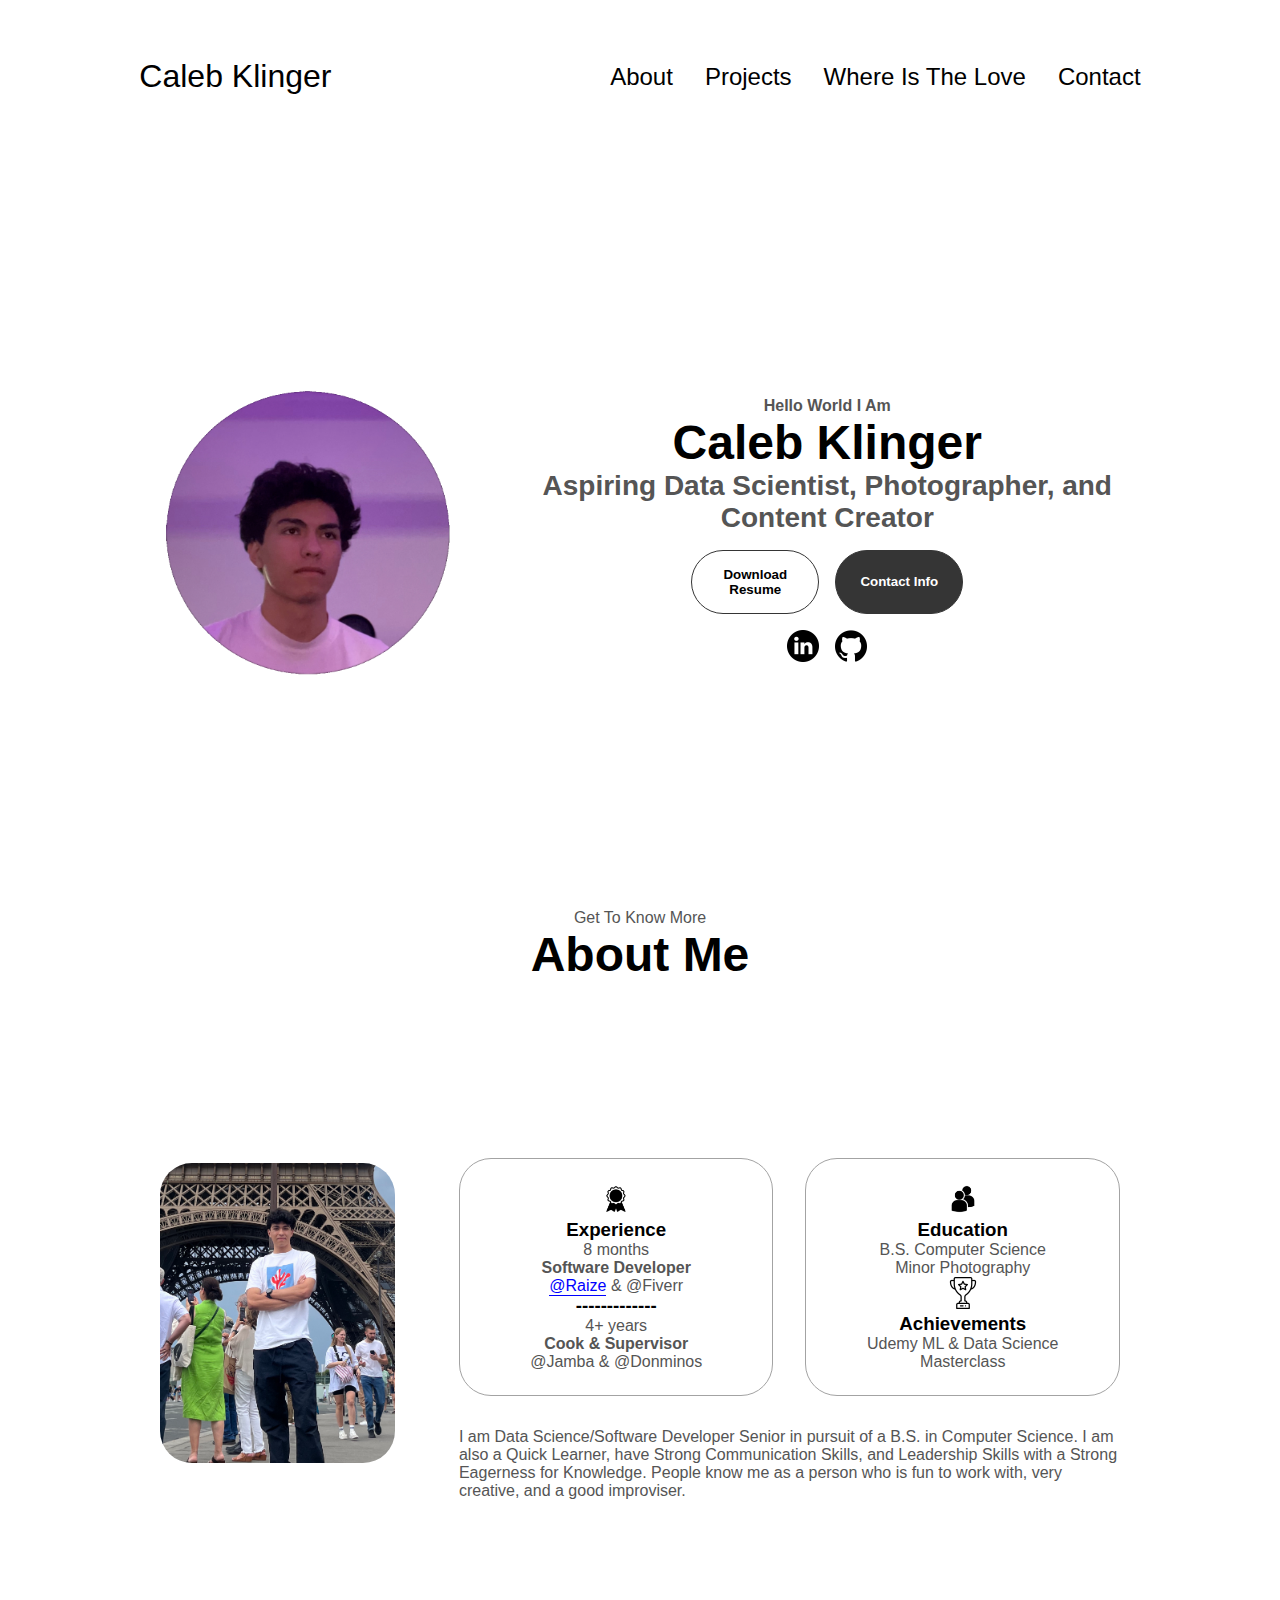
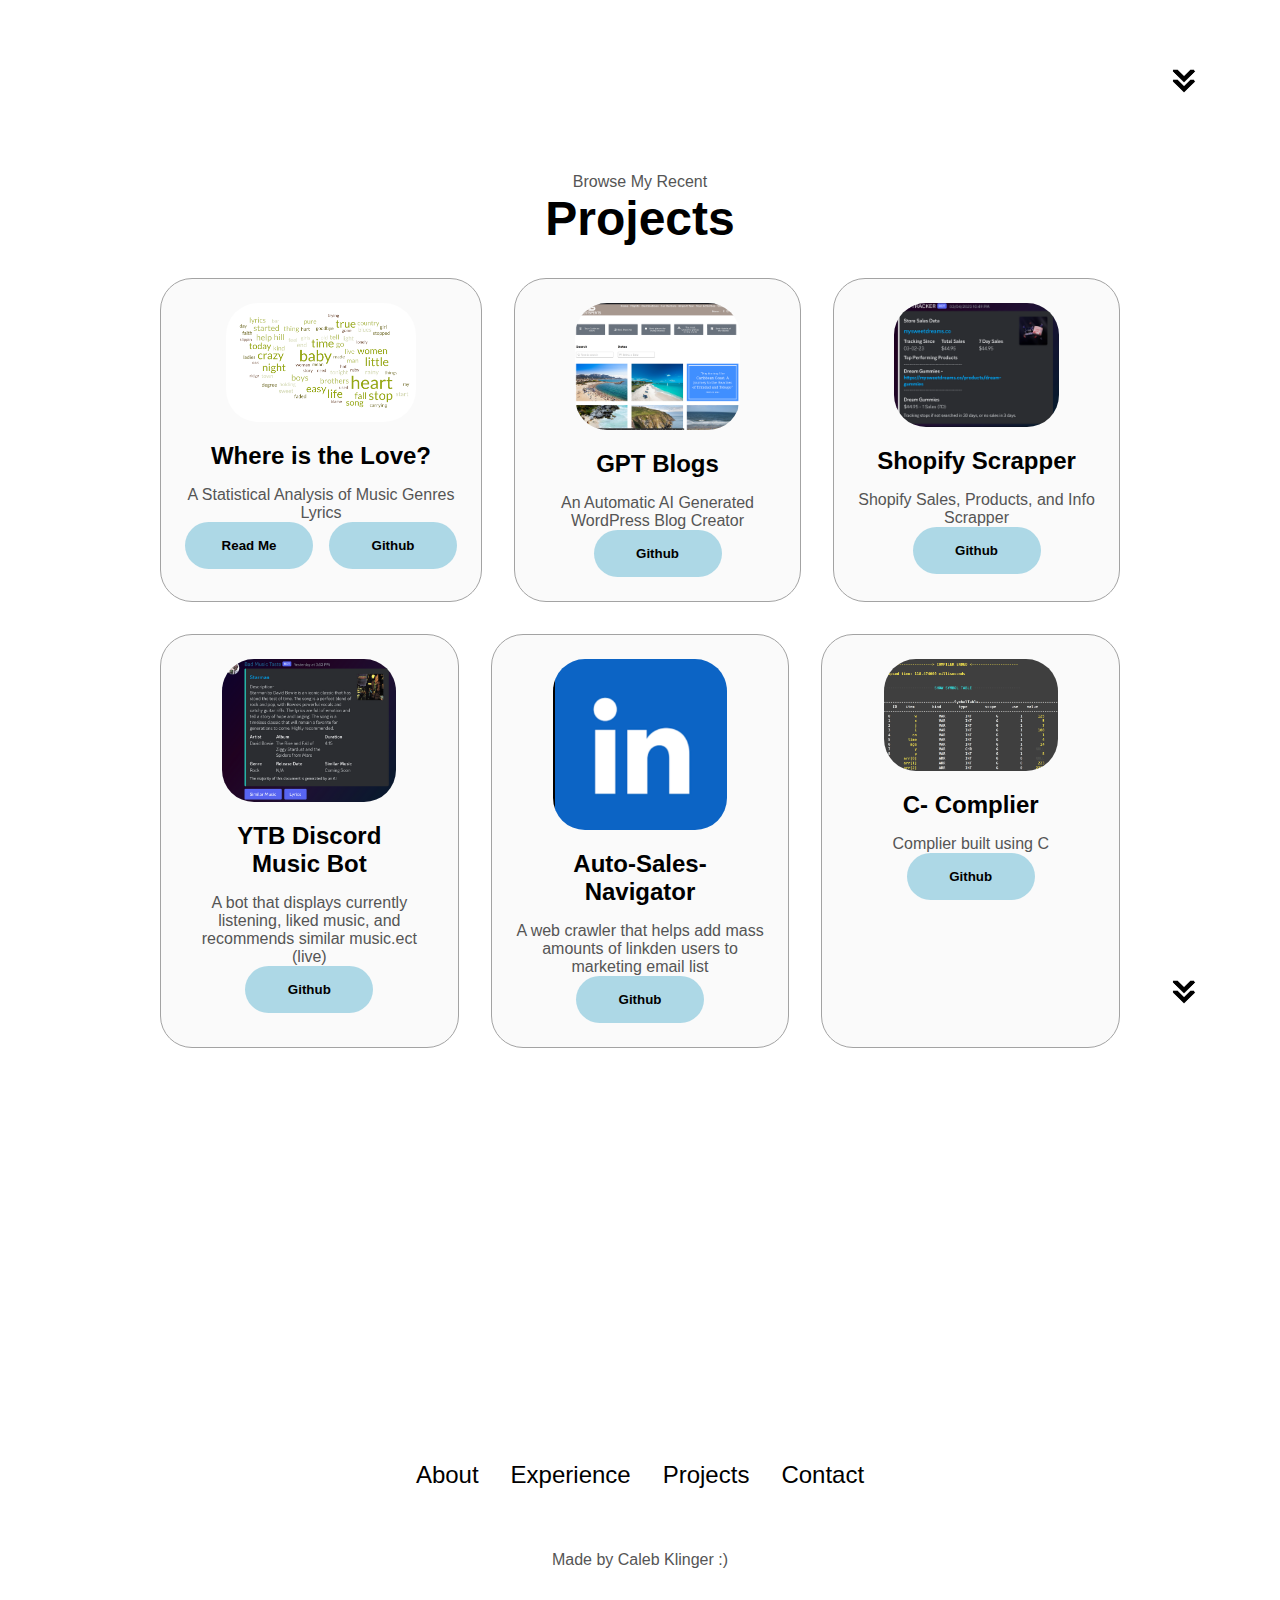
==== index.html @ 4a14952e "1.0" ====
<!DOCTYPE html>
<html lang="en">
<head>
    <meta charset="UTF-8">
    <meta name="viewport" content="width=device-width, initial-scale=1.0">
    <title>My Website</title>
    <link rel="stylesheet" href="style.css">
    <link rel="stylesheet" href="mediaQ.css">
</head>
<body>
    <nav id="desktop-nav">
        <div class="logo">Caleb Klinger</div>
    <div>
        <ul class="nav-links">
            <li><a href="#about">About</a></li>
            <li><a href="#projects">Projects</a></li>
            <li><a href="whereisthelove.html">Where Is The Love</a></li> <!-- Updated this line -->
            <li><a href="#contact">Contact</a></li>
        </ul>
    </div>
    </nav>
    <nav id="hamburger-nav">
        <div class="logo">Caleb Klinger</div>
        <div class="hamburger-menu">
            <div class="hamburger-icon" onclick="toggleMenu()">
            <span></span>
            <span></span>
            <span></span>
            </div>
            <div class="menu-links">
                <li><a href="#about" onclick="toggleMenu()">About</a></li>
                <li><a href="#projects" onclick="toggleMenu()">Projects</a></li>
                <li><a href="whereisthelove.html" onclick="toggleMenu()">Where Is The Love</a></li> <!-- Updated this line -->
                <li><a href="#contact" onclick="toggleMenu()">Contact</a></li>
            </div>
        </div>
    </nav>
    <section id="profile">
        <div class="section__pic-container">
            <img src="./assets/profile-pic.png" alt="profile picture">
        </div>
        <div class="section__text">
            <p class="section__text__p1">Hello World I Am</p>
            <h1 class="title">Caleb Klinger</h1>
            <p class="section__text__p2">Aspiring Data Scientist, Photographer, and Content Creator </p>
            <div class="btn-container">
                <button class="btn btn-color-2" onclick="window.open('./assets/resume-example.pdf')">
                Download Resume</button>
                <button class="btn btn-color-1" onclick="location.href='./#contact'">
                Contact Info</button>
            </div>
            <div id="social-container">
                <a href="https://www.linkedin.com/in/caleb-klinger-38350421b/" target="_blank" rel="noopener noreferrer">
                    <img src="./assets/linkedin.png" alt="LinkedIn profile" class="icon">
                </a>
                <a href="https://github.com/TrippingLettuce" target="_blank" rel="noopener noreferrer">
                    <img src="./assets/github.png" alt="GitHub profile" class="icon">
                </a>
            </div>
        </div>
    </section>

    <section id="about">
        <p class="section__text__p1">Get To Know More</p>
        <h1 class="title">About Me</h1>
        <div class="section-container">
        <div class="section__pic-container">
            <img
            src="./assets/about-pic.png"
            alt="Profile picture"
            class="about-pic"
            />
        </div>
        <div class="about-details-container">
            <div class="about-containers">
            <div class="details-container">
                <img
                src="./assets/experience.png"
                alt="Experience icon"
                class="icon"
                />
                <h3>Experience</h3>
                <p>8 months <br /><b>Software Developer</b><br /><a href="https://www.joinraize.com/" target="_blank" rel="noopener noreferrer">@Raize</a> & @Fiverr</p>
                <h3>-------------</h3>
                <p>4+ years <br /><b>Cook & Supervisor</b><br />@Jamba & @Donminos</p>
            </div>
            <div class="details-container">
                <img
                src="./assets/education.png"
                alt="Education icon"
                class="icon"
                />
                <h3>Education</h3>
                <p>B.S. Computer Science<br />Minor Photography</p>
                <img
                src="./assets/ach.png"
                alt="Education icon"
                class="icon"
                />
                <h3>Achievements</h3>
                <p>Udemy ML & Data Science Masterclass<br /></p>
            </div>
            </div>
            <div class="text-container">
            <p>
                I am Data Science/Software Developer Senior in pursuit of a B.S. in Computer Science. I am also a Quick
                Learner, have Strong Communication Skills, and Leadership Skills with a Strong Eagerness for Knowledge.
                People know me as a person who is fun to work with, very creative, and a good improviser.
            </p>
            </div>
        </div>
        </div>
        <img
        src="./assets/arrow.png"
        alt="Arrow icon"
        class="icon arrow"
        onclick="location.href='./#experience'"
        />
    </section>

    <section id="projects">
        <p class="section__text__p1">Browse My Recent</p>
        <h1 class="title">Projects</h1>
        <div class="experience-details-container">
        <div class="about-containers">
            <div class="details-container color-container">
            <div class="article-container">
                <img
                src="./assets/p1.png"
                alt="Where is the Love"
                class="project-img"
                />
            </div>
            <h2 class="experience-sub-title project-title">Where is the Love?</h2>
            <p>A Statistical Analysis of Music Genres Lyrics</p>
            <div class="btn-container">
                <button
                class="btn btn-color-2 project-btn"
                onclick="location.href='whereisthelove.html'">
                Read Me
            </button>
            
            
                <button
                class="btn btn-color-2 project-btn"
                onclick="window.open('https://github.com/TrippingLettuce/Where-is-the-love', '_blank')"                >Github
            </button>
            </div>
            </div>
            <div class="details-container color-container">
            <div class="article-container">
                <img
                src="./assets/p3.png"
                alt="Project 2"
                class="project-img"
                />
            </div>
            <h2 class="experience-sub-title project-title">GPT Blogs</h2>
            <p>An Automatic AI Generated WordPress Blog Creator</p>
            <div class="btn-container">
                <button
                class="btn btn-color-2 project-btn"
                onclick="window.open('https://github.com/TrippingLettuce/ChatGPT-Generated-Articles-to-WordPress', '_blank')"
                >
                Github
                </button>
            </div>
            </div>
            <div class="details-container color-container">
            <div class="article-container">
                <img
                src="./assets/p2.png"
                alt="Project 3"
                class="project-img"
                />
            </div>
            <h2 class="experience-sub-title project-title">Shopify Scrapper</h2>
            <p>Shopify Sales, Products, and Info Scrapper</p>
            <div class="btn-container">
                <button
                class="btn btn-color-2 project-btn"
                onclick="window.open('https://github.com/TrippingLettuce/Shopify-Drop-Ship-Discord-Bot', '_blank')"                >
                Github
                </button>
            </div>
            </div>
        

        
        </div>

        <div class="about-containers">
            <div class="details-container color-container">
            <div class="article-container">
                <img
                src="./assets/p4.png"
                alt="Where is the Love"
                class="project-img"
                />
            </div>
            <h2 class="experience-sub-title project-title">YTB Discord Music Bot</h2>
            <p>A bot that displays currently listening, liked music, and recommends similar music.ect (live)</p>
            <div class="btn-container">
                <button
                class="btn btn-color-2 project-btn"
                onclick="window.open('https://github.com/TrippingLettuce/DiscordYoutubeMusicBot', '_blank')"                >
                Github
                </button>
            </div>
            </div>
            <div class="details-container color-container">
            <div class="article-container">
                <img
                src="./assets/p5.png"
                alt="Project 2"
                class="project-img"
                />
            </div>
            <h2 class="experience-sub-title project-title"> Auto-Sales-Navigator            </h2>
            <p>A web crawler that helps add mass amounts of linkden users to marketing email list</p>
            <div class="btn-container">
                <button
                class="btn btn-color-2 project-btn"
                onclick="window.open('https://github.com/TrippingLettuce/Auto-Sales-Navigator', '_blank')"
                >
                Github
                </button>
            </div>
            </div>
            <div class="details-container color-container">
            <div class="article-container">
                <img
                src="./assets/p6.png"
                alt="Project 3"
                class="project-img"
                />
            </div>
            <h2 class="experience-sub-title project-title">C- Complier</h2>
            <p>Complier built using C</p>
            <div class="btn-container">
                <button
                class="btn btn-color-2 project-btn"
                onclick="window.open('https://github.com/TrippingLettuce/405-Compiler', '_blank')"                >
                Github
                </button>
            </div>
            </div>
        
        </div>
        </div>
        <img
        src="./assets/arrow.png"
        alt="Arrow icon"
        class="icon arrow"
        onclick="location.href='./#contact'"
        />

    </section>

    
    <footer>
        <nav>
        <div class="nav-links-container">
            <ul class="nav-links">
            <li><a href="#about">About</a></li>
            <li><a href="#projects">Experience</a></li>
            <li><a href="#photography">Projects</a></li>
            <li><a href="#contact">Contact</a></li>
            </ul>
        </div>
        </nav>
        <p>Made by Caleb Klinger :)</p>
    </footer>
    <script src="script.js"></script>

</body>
</html>
---- style.css ----
/*General*/

*{
margin: 0;
padding: 0;
}

body {
    font-family: 'Roboto', sans-serif;

}

html {
    scroll-behavior: smooth;
}

p {
    color: rgb(85, 85, 85);
}

  /* TRANSITION */

a,
.btn {
    transition: all 300ms ease;
}

  /* DESKTOP NAV */

nav,
.nav-links {
    display: flex;
}

nav {
    justify-content: space-around;
    align-items: center;
    height: 17vh;
}

.nav-links {
    gap: 2rem;
    list-style: none;
    font-size: 1.5rem;
}

a {
    color: black;
    text-decoration: none;
    text-decoration-color: white;
}

a:hover {
    color: grey;
    text-decoration: underline;
    text-underline-offset: 1rem;
    text-decoration-color: rgb(181, 181, 181);
}

.logo {
    font-size: 2rem;
}

.logo:hover {
    cursor: default;
}

  /* HAMBURGER MENU */

#hamburger-nav {
    display: none;
}

.hamburger-menu {
    position: relative;
    display: inline-block;
}

.hamburger-icon {
    display: flex;
    flex-direction: column;
    justify-content: space-between;
    height: 24px;
    width: 30px;
    cursor: pointer;
}

.hamburger-icon span {
    width: 100%;
    height: 2px;
    background-color: black;
    transition: all 0.3 ease-in-out;
}

.menu-links {
    position: absolute;
    top: 100%;
    right: 0;
    background-color: white;
    width: fit-content;
    max-height: 0;
    overflow: hidden;
    transition: all 0.3 ease-in-out;
}  

.menu-links a {
    display: block;
    padding: 10px;
    text-align: center;
    font-size: 1.5rem;
    color: black;
    text-decoration: none;
    transition: all 0.3 ease-in-out;
}

.menu-links li {
    list-style: none;
}

.menu-links.open {
    max-height: 300px;
}

.hamburger-icon.open span:first-child {
    transform: rotate(45deg) translate(10px, 5px);
}

.hamburger-icon.open span:nth-child(2) {
    opacity: 0;
}
.hamburger-icon.open span:last-child {
    transform: rotate(-45deg) translate(10px, -5px);
}

.hamburger-icon span:first-child {
    transform: none;
}

.hamburger-icon span:first-child {
    opacity: 1;
}

.hamburger-icon span:first-child {
    transform: none;
}

    /* Sections */

section {
        padding-top: 4vh;
        height: 96vh;
        margin: 0 10rem;
        box-sizing: border-box;
        min-height: fit-content;
}

.section-container {
    display: flex;
}


/* PROFILE SECTION */

#profile {
    display: flex;
    justify-content: center;
    gap: 5rem;
    height: 80vh;
}

.section__pic-container {
    display: flex;
    height: 400px;
    width: 400px;
    margin: auto 0;
}

.section__text {
    align-self: center;
    text-align: center;
}

.section__text p {
    font-weight: 600;
}

.section__text__p1 {
    text-align: center;
}

.section__text__p2 {
    font-size: 1.75rem;
    margin-bottom: 1rem;
}

.title {
    font-size: 3rem;
    text-align: center;
}

#social-container {
    display: flex;
    justify-content: center;
    margin-top: 1rem;
    gap: 1rem;
}

  /* ICONS */

.icon {
    cursor: pointer;
    height: 2rem;
}

/* BUTTONS */

.btn-container {
    display: flex;
    justify-content: center;
    gap: 1rem;
}

.btn {
    font-weight: 600;
    transition: all 300ms ease;
    padding: 1rem;
    width: 8rem;
    border-radius: 2rem;
}

.btn-color-1,
.btn-color-2 {
    border: rgb(53, 53, 53) 0.1rem solid;
}

.btn-color-1:hover,
.btn-color-2:hover {
    cursor: pointer;
}

.btn-color-1,
.btn-color-2:hover {
    background: rgb(53, 53, 53);
    color: white;
}

.btn-color-1:hover {
    background: rgb(0, 0, 0);
}

.btn-color-2 {
    background: none;
}

.btn-color-2:hover {
    border: rgb(255, 255, 255) 0.1rem solid;
}

.btn-container {
    gap: 1rem;
}

/* ABOUT SECTION */

#about {
    position: relative;
}

.about-containers {
    gap: 2rem;
    margin-bottom: 2rem;
    margin-top: 2rem;
}

.about-details-container {
    justify-content: center;
    flex-direction: column;
}

.about-containers,
.about-details-container {
    display: flex;
}

.about-pic {
    border-radius: 2rem;
}

.arrow {
    position: absolute;
    right: -5rem;
    bottom: 2.5rem;
}

.details-container {
    padding: 1.5rem;
    flex: 1;
    background: white;
    border-radius: 2rem;
    border: rgb(53, 53, 53) 0.1rem solid;
    border-color: rgb(163, 163, 163);
    text-align: center;
}

.section-container {
    gap: 4rem;
    height: 80%;
}

.section__pic-container {
    height: 300px;
    width: 300px;
    margin: auto 0;
}

.details-container a {
    color: blue;            /* Set the text color to blue */
    text-decoration: none;  /* Remove the default underline */
    border-bottom: 1px solid blue;  /* Add a small blue line under the link */
    padding-bottom: .5px;    /* Add a little padding to space out the underline */
}


/* PROJECTS SECTION */

#projects {
    position: relative;
}

.color-container {
    border-color: rgb(163, 163, 163);
    background: rgb(250, 250, 250);
}

.project-img {
    border-radius: 2rem;
    width: 70%;
    height: 70%;
}

.project-title {
    margin: 1rem;
    color: black;
}

.project-btn {
    color: black;
    border-color: rgb(163, 163, 163);
}

#projects {
    margin-bottom: 350px; /* Adjust this value as needed */
}

.btn.btn-color-2.project-btn {
    background-color: lightblue;
    border: none; /* This removes any default borders */
    color: #000; /* This sets the text color to black, but you can adjust as needed */
}

.btn.btn-color-2.project-btn:hover {
    background-color: #b0e0e6; /* A slightly darker shade for hover effect */
}





/* FOOTER SECTION */

footer {
    height: 26vh;
    margin: 0 1rem;
}

footer p {
    text-align: center;
}
---- mediaQ.css ----
@media screen and (max-width: 900px) {
    #profile {
      height: 83vh;
      margin-bottom: 6rem;
    }
    .about-containers {
      flex-wrap: wrap;
    }
  }
  
  @media screen and (max-width: 900px) {
    #desktop-nav {
      display: none;
    }
    #hamburger-nav {
      display: flex;
    }
    #experience,
    .experience-details-container {
      margin-top: 2rem;
    }
    #profile,
    .section-container {
      display: block;
    }
    .arrow {
      display: none;
    }
    section,
    .section-container {
      height: fit-content;
    }
    section {
      margin: 0 5%;
    }
    .section__pic-container {
      width: 275px;
      height: 275px;
      margin: 0 auto 2rem;
    }
    .about-containers {
      margin-top: 0;
    }
  }
  
  @media screen and (max-width: 600px) {
    #contact,
    footer {
      height: 40vh;
    }
    #profile {
      height: 83vh;
      margin-bottom: 0;
    }
    article {
      font-size: 1rem;
    }
    footer nav {
      height: fit-content;
      margin-bottom: 2rem;
    }
    .about-containers,
    .contact-info-upper-container,
    .btn-container {
      flex-wrap: wrap;
    }
    .contact-info-container {
      margin: 0;
    }
    .contact-info-container p,
    .nav-links li a {
      font-size: 1rem;
    }
    .experience-sub-title {
      font-size: 1.25rem;
    }
    .logo {
      font-size: 1.5rem;
    }
    .nav-links {
      flex-direction: column;
      gap: 0.5rem;
      text-align: center;
    }
    .section__pic-container {
      width: auto;
      height: 46vw;
      justify-content: center;
    }
    .section__text__p2 {
      font-size: 1.25rem;
    }
    .title {
      font-size: 2rem;
    }
    .text-container {
      text-align: justify;
    }
  }
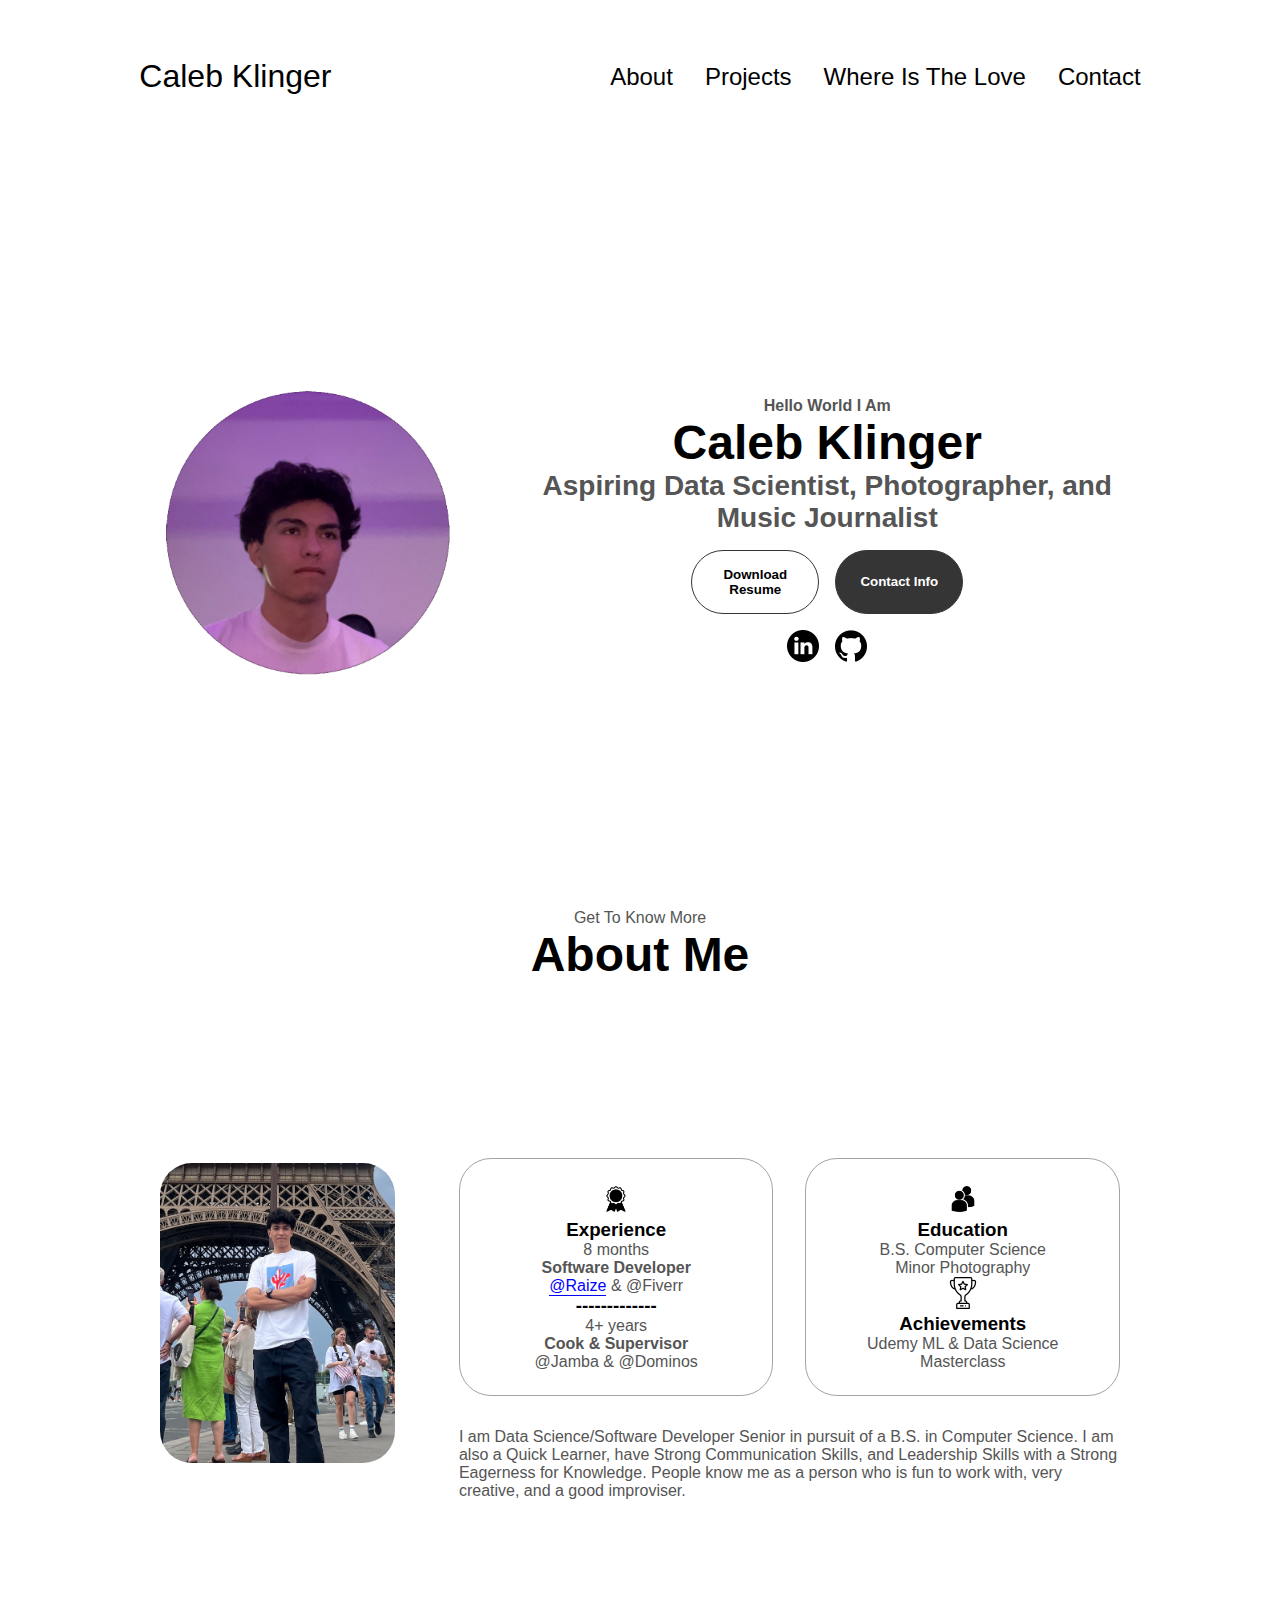
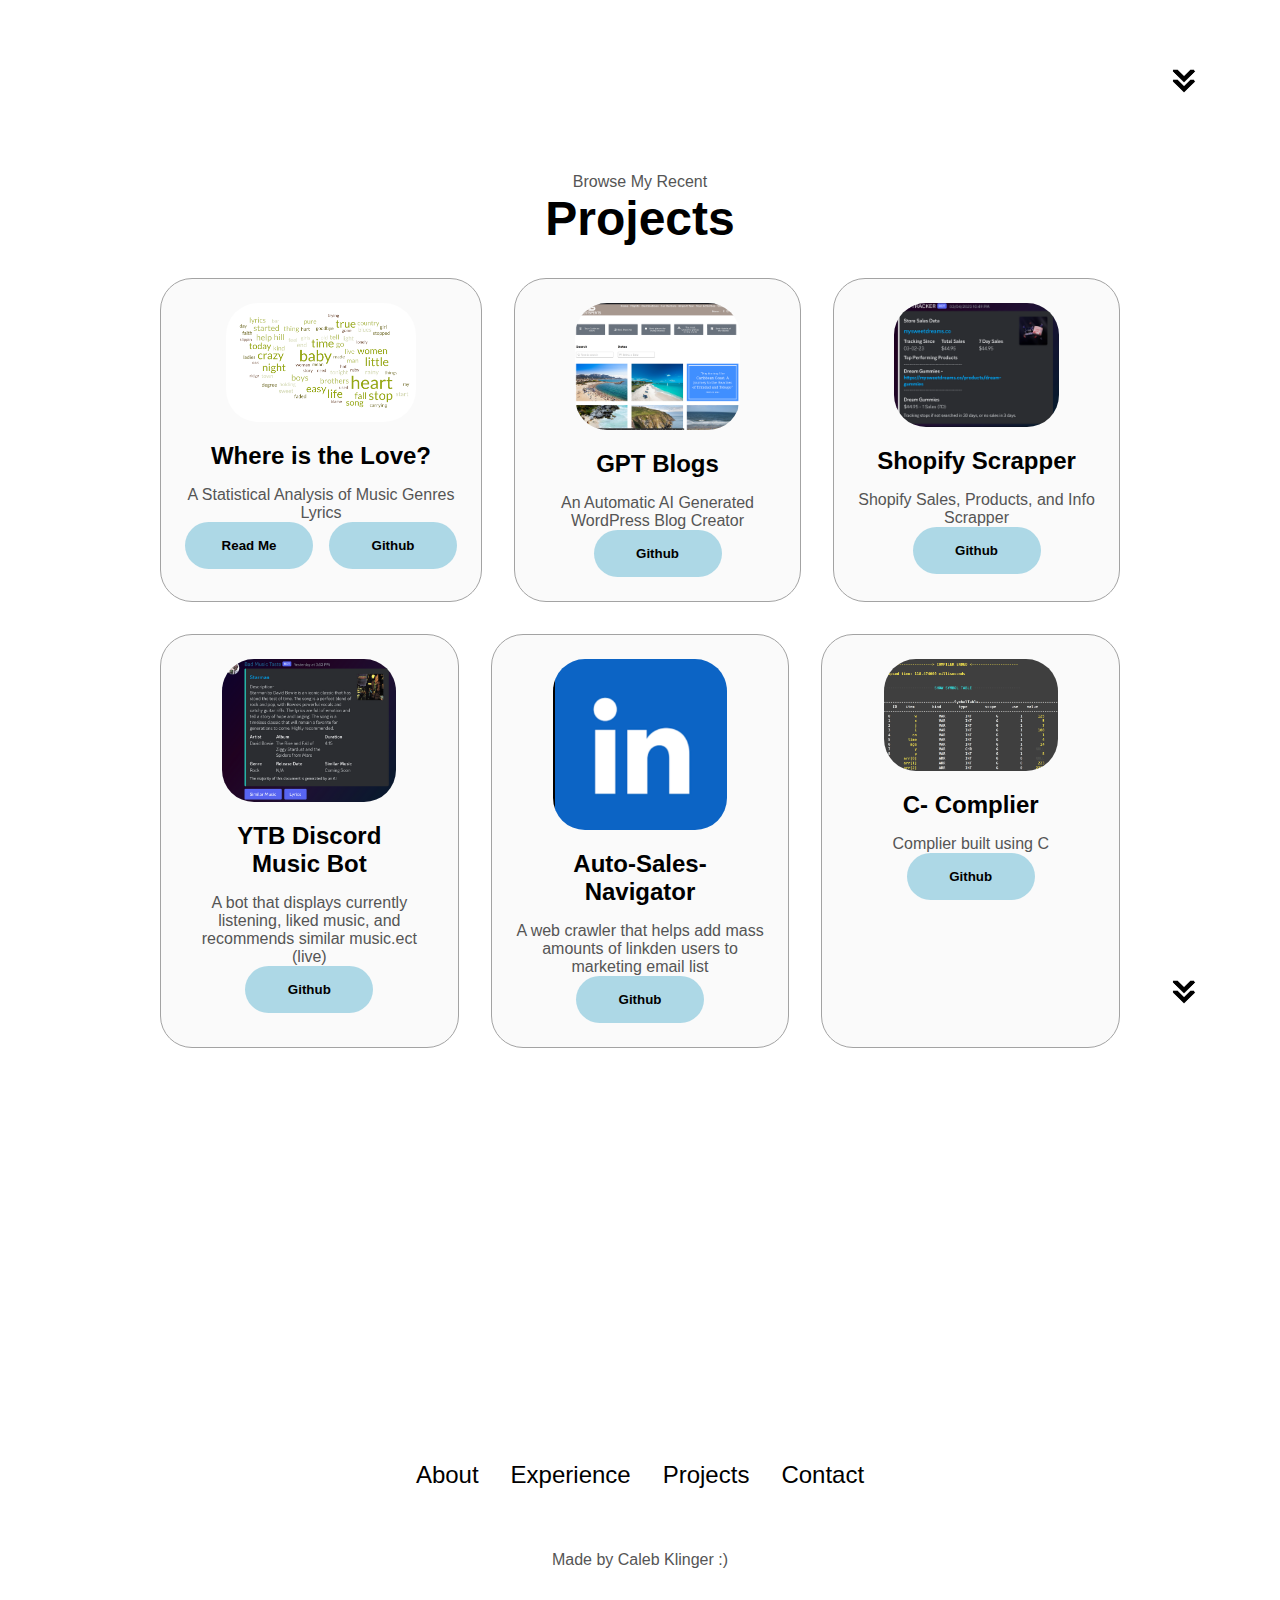
==== commit 7de6dcd9: "spelling" ====
--- a/index.html
+++ b/index.html
@@ -42,7 +42,7 @@
         <div class="section__text">
             <p class="section__text__p1">Hello World I Am</p>
             <h1 class="title">Caleb Klinger</h1>
-            <p class="section__text__p2">Aspiring Data Scientist, Photographer, and Content Creator </p>
+            <p class="section__text__p2">Aspiring Data Scientist, Photographer, and Music Journalist</p>
             <div class="btn-container">
                 <button class="btn btn-color-2" onclick="window.open('./assets/resume-example.pdf')">
                 Download Resume</button>
@@ -82,7 +82,7 @@
                 <h3>Experience</h3>
                 <p>8 months <br /><b>Software Developer</b><br /><a href="https://www.joinraize.com/" target="_blank" rel="noopener noreferrer">@Raize</a> & @Fiverr</p>
                 <h3>-------------</h3>
-                <p>4+ years <br /><b>Cook & Supervisor</b><br />@Jamba & @Donminos</p>
+                <p>4+ years <br /><b>Cook & Supervisor</b><br />@Jamba & @Dominos</p>
             </div>
             <div class="details-container">
                 <img
